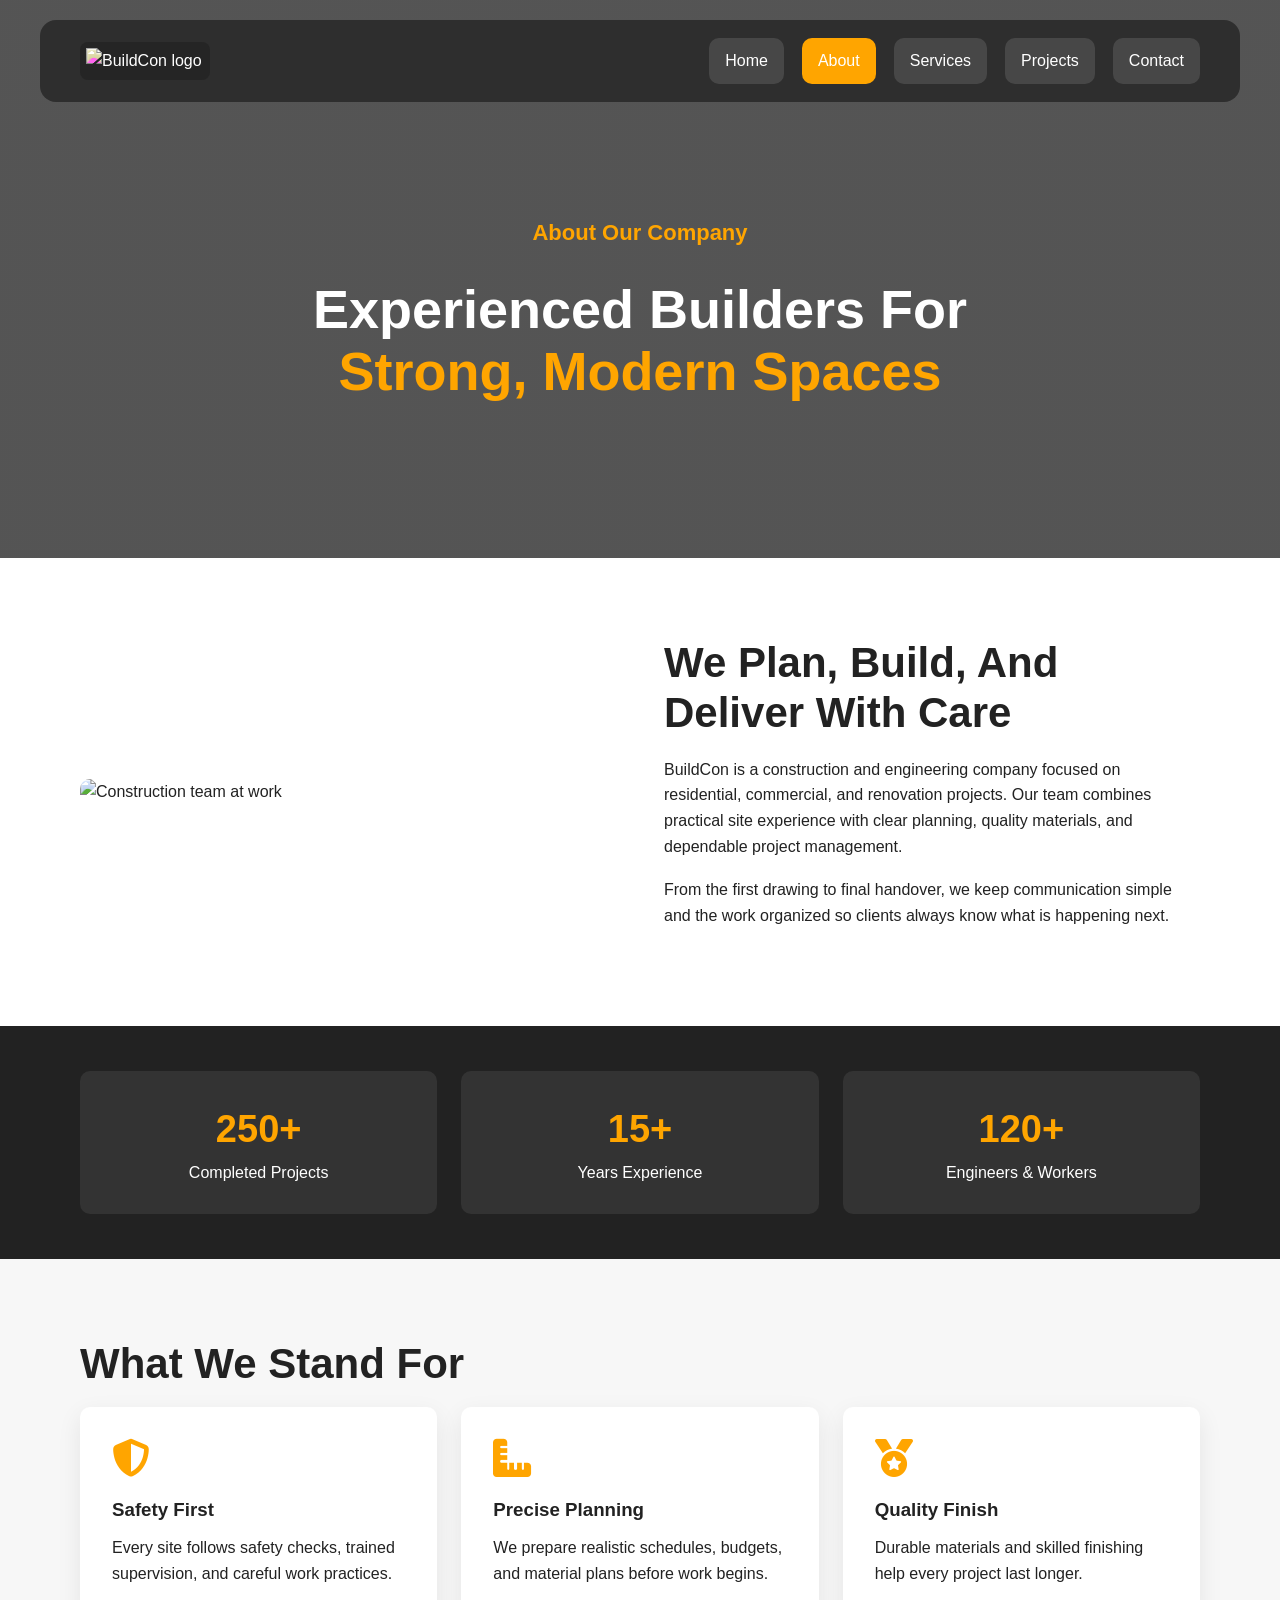
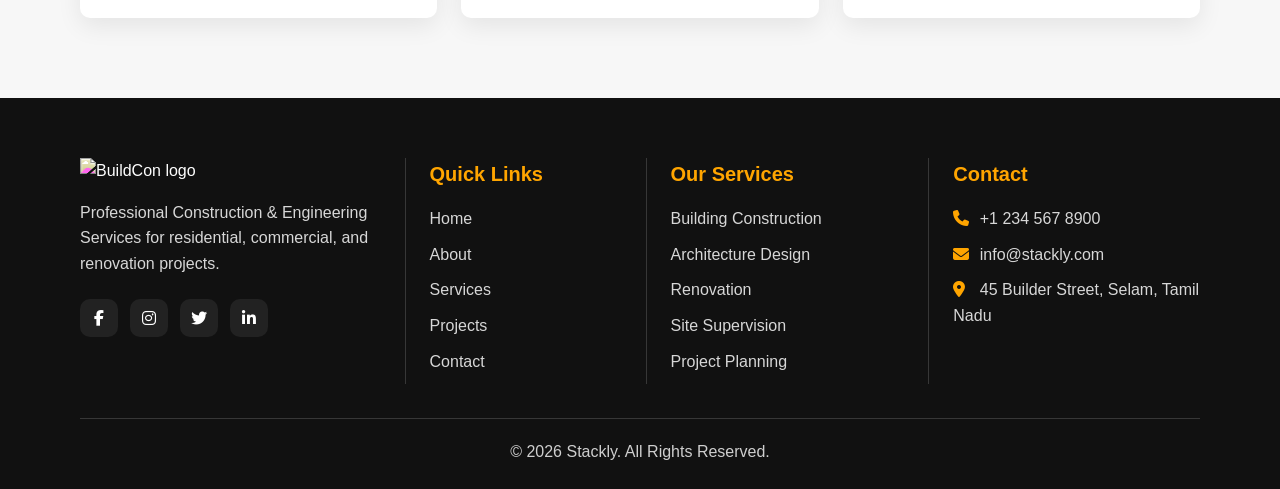
==== page/About.html @ 898d9f4b "Updated homepage content" ====
<!DOCTYPE html>
<html lang="en">
<head>
  <meta charset="UTF-8" />
  <meta name="viewport" content="width=device-width, initial-scale=1.0" />
  <title>About BuildCon</title>
  <link rel="stylesheet" href="About.css" />
  <link rel="stylesheet" href="https://cdnjs.cloudflare.com/ajax/libs/font-awesome/6.5.1/css/all.min.css" />
</head>
<body>
  <header class="page-hero">
    <nav class="navbar">
      <a class="logo" href="../construction-home-page/index.html">
        <img src="../construction-home-page/asset/logo.webp" alt="BuildCon logo" />
      </a>
      <ul class="nav-links" id="navLinks">
        <li><a href="Home.html">Home</a></li>
        <li><a class="active" href="About.html">About</a></li>
        <li><a href="services.html">Services</a></li>
        <li><a href="Project.html">Projects</a></li>
        <li><a href="Contact.html">Contact</a></li>
      </ul>
      <button class="menu-btn" id="menuBtn" aria-label="Open navigation">
        <i class="fa-solid fa-bars"></i>
      </button>
    </nav>

   <section class="hero-content">
  <p class="hero-tag">About Our Company</p>

  <h1 class="hero-title">
    Experienced Builders For
    <span>Strong, Modern Spaces</span>
  </h1>
</section>
  </header>

  <main>
    <section class="about-section">
      <img src="../construction-home-page/asset/work.webp" alt="Construction team at work" />
      <div class="about-text">
        <h2>We Plan, Build, And Deliver With Care</h2>
        <p>
          BuildCon is a construction and engineering company focused on
          residential, commercial, and renovation projects. Our team combines
          practical site experience with clear planning, quality materials, and
          dependable project management.
        </p>
        <p>
          From the first drawing to final handover, we keep communication simple
          and the work organized so clients always know what is happening next.
        </p>
      </div>
    </section>

    <section class="stats">
      <div>
        <strong>250+</strong>
        <span>Completed Projects</span>
      </div>
      <div>
        <strong>15+</strong>
        <span>Years Experience</span>
      </div>
      <div>
        <strong>120+</strong>
        <span>Engineers & Workers</span>
      </div>
    </section>

    <section class="values">
      <h2>What We Stand For</h2>
      <div class="value-grid">
        <article>
          <i class="fa-solid fa-shield-halved"></i>
          <h3>Safety First</h3>
          <p>Every site follows safety checks, trained supervision, and careful work practices.</p>
        </article>
        <article>
          <i class="fa-solid fa-ruler-combined"></i>
          <h3>Precise Planning</h3>
          <p>We prepare realistic schedules, budgets, and material plans before work begins.</p>
        </article>
        <article>
          <i class="fa-solid fa-medal"></i>
          <h3>Quality Finish</h3>
          <p>Durable materials and skilled finishing help every project last longer.</p>
        </article>
      </div>
    </section>
  </main>

  <!-- Footer -->
  <footer class="footer" id="contact">
    <div class="footer-container">
      <div class="footer-about">
        <img class="footer-logo" src="../construction-home-page/asset/logo.webp" alt="BuildCon logo" />
        <p>
          Professional Construction & Engineering Services for residential,
          commercial, and renovation projects.
        </p>

        <div class="social-icons">
          <a href="NotFoud.html" aria-label="Facebook"><i class="fa-brands fa-facebook-f"></i></a>
          <a href="NotFoud.html" aria-label="Instagram"><i class="fa-brands fa-instagram"></i></a>
          <a href="NotFoud.html" aria-label="Twitter"><i class="fa-brands fa-twitter"></i></a>
          <a href="NotFoud.html" aria-label="LinkedIn"><i class="fa-brands fa-linkedin-in"></i></a>
        </div>
      </div>

      <div class="footer-column">
        <h3>Quick Links</h3>
        <ul>
          <li><a href="Home.html">Home</a></li>
          <li><a href="About.html">About</a></li>
          <li><a href="services.html">Services</a></li>
          <li><a href="Project.html">Projects</a></li>
          <li><a href="Contact.html">Contact</a></li>
        </ul>
      </div>

      <div class="footer-column">
        <h3>Our Services</h3>
        <ul>
          <li><a href="services.html">Building Construction</a></li>
          <li><a href="services.html">Architecture Design</a></li>
          <li><a href="services.html">Renovation</a></li>
          <li><a href="services.html">Site Supervision</a></li>
          <li><a href="services.html">Project Planning</a></li>
        </ul>
      </div>

      <div class="footer-column">
        <h3>Contact</h3>
        <ul>
          <li><i class="fa-solid fa-phone"></i> +1 234 567 8900</li>
          <li><i class="fa-solid fa-envelope"></i> info@stackly.com</li>
          <li><i class="fa-solid fa-location-dot"></i> 45 Builder Street, Selam, Tamil Nadu</li>
        </ul>
      </div>
    </div>

    <p class="copy">
      &copy; 2026 Stackly. All Rights Reserved.
    </p>

  </footer>

  <script>
    document.getElementById("menuBtn").addEventListener("click", () => {
      document.getElementById("navLinks").classList.toggle("active");
    });
  </script>
</body>
</html>
---- page/About.css ----
* {
  margin: 0;
  padding: 0;
  box-sizing: border-box;
  font-family: Arial, sans-serif;
}

body {
  color: #222;
  line-height: 1.6;
  background: #f7f7f7;
}

a {
  color: inherit;
  text-decoration: none;
}

.page-hero {
  min-height: 62vh;
  padding-top: 20px;
  color: white;
  background:
    linear-gradient(rgba(0,0,0,0.66), rgba(0,0,0,0.66)),
    url("../construction-home-page/asset/construction.webp") center/cover no-repeat;
}

.navbar {
  width: calc(100% - 80px);
  margin: 0 auto;
  padding: 18px 40px;
  display: flex;
  align-items: center;
  justify-content: space-between;
  background: rgba(35,35,35,0.76);
  border-radius: 16px;
}

.logo {
  width: 130px;
  display: block;
  padding: 6px;
  background: rgba(35,35,35,0.76);
  border-radius: 8px;
  filter: hue-rotate(200deg) saturate(1.4);
}

.logo img {
  width: 100%;
  height: auto;
  display: block;
}

.logo span,
.hero-content p,
.stats strong,
.values i {
  color: orange;
}

.nav-links {
  display: flex;
  gap: 18px;
  list-style: none;
}

.nav-links a {
  display: block;
  padding: 10px 16px;
  border-radius: 10px;
  background: rgba(255,255,255,0.12);
  transition: 0.3s;
}

.nav-links a:hover,
.nav-links a.active {
  background: orange;
}

.menu-btn {
  display: none;
  padding: 8px 12px;
  color: white;
  font-size: 24px;
  background: rgba(255,255,255,0.14);
  border: 0;
  border-radius: 10px;
  cursor: pointer;
}

.hero-content {
  max-width: 850px;
  margin: 0 auto;
  min-height: 46vh;
  padding: 40px 20px;
  display: flex;
  flex-direction: column;
  align-items: center;
  justify-content: center;
  text-align: center;
}

.hero-content p {
  margin-bottom: 12px;
  font-size: 22px;
  font-weight: 700;
}

.hero-content h1 {
  font-size: 54px;
  line-height: 1.15;
}

.about-section,
.values {
  padding: 80px;
}

.about-section {
  display: grid;
  grid-template-columns: 1fr 1fr;
  gap: 48px;
  align-items: center;
  background: white;
}

.about-section img {
  width: 100%;
  display: block;
  border-radius: 10px;
}

.about-text h2,
.values h2 {
  margin-bottom: 18px;
  font-size: 42px;
  line-height: 1.2;
}

.about-text p {
  margin-bottom: 18px;
}

.stats {
  padding: 45px 80px;
  display: grid;
  grid-template-columns: repeat(3, 1fr);
  gap: 24px;
  color: white;
  background: #222;
}

.stats div {
  padding: 28px;
  text-align: center;
  background: #333;
  border-radius: 10px;
}

.stats strong {
  display: block;
  font-size: 38px;
}

.value-grid {
  display: grid;
  grid-template-columns: repeat(3, 1fr);
  gap: 24px;
}

.value-grid article {
  padding: 32px;
  background: white;
  border-radius: 10px;
  box-shadow: 0 8px 24px rgba(0,0,0,0.08);
}

.value-grid i {
  margin-bottom: 18px;
  font-size: 38px;
}

.value-grid h3 {
  margin-bottom: 10px;
}

.footer {
  padding: 35px 20px;
  color: white;
  text-align: center;
  background: #111;
}

.footer-logo {
  width: 140px;
  height: auto;
  display: block;
  margin: 0 auto 12px;
  filter: hue-rotate(200deg) saturate(1.4);
}

.footer {
  padding: 60px 80px 24px;
  text-align: left;
}

.footer-container {
  max-width: 1180px;
  margin: 0 auto;
  display: grid;
  grid-template-columns: 1.4fr 1fr 1.2fr 1.3fr;
  gap: 32px;
}

.footer-logo {
  margin: 0 0 16px;
}

.footer-about p {
  max-width: 320px;
  color: #d7d7d7;
}

.footer-column {
  padding-left: 24px;
  border-left: 1px solid rgba(255,255,255,0.16);
}

.footer-column h3 {
  margin-bottom: 16px;
  color: orange;
  font-size: 20px;
}

.footer-column ul {
  list-style: none;
}

.footer-column li {
  margin-bottom: 10px;
  color: #d7d7d7;
}

.footer-column a {
  color: #d7d7d7;
  text-decoration: none;
  transition: 0.3s;
}

.footer-column a:hover {
  color: orange;
}

.footer-column i {
  width: 22px;
  color: orange;
}

.social-icons {
  margin-top: 22px;
  display: flex;
  gap: 12px;
}

.social-icons a {
  width: 38px;
  height: 38px;
  display: flex;
  align-items: center;
  justify-content: center;
  color: white;
  background: #222;
  border-radius: 10px;
  transition: 0.3s;
}

.social-icons a:hover {
  background: orange;
}

.social-icons a:hover i {
  color: white;
}

.copy {
  max-width: 1180px;
  margin: 34px auto 0;
  padding-top: 20px;
  text-align: center;
  color: #cfcfcf;
  border-top: 1px solid rgba(255,255,255,0.16);
}

@media (max-width: 900px) {
  .navbar {
    width: calc(100% - 30px);
    padding: 18px 20px;
    position: relative;
  }

  .logo {
    width: 115px;
  }

  .menu-btn {
    display: block;
  }

  .nav-links {
    position: absolute;
    top: 78px;
    left: 0;
    width: 100%;
    padding: 18px;
    display: none;
    flex-direction: column;
    text-align: center;
    background: #111;
    border-radius: 14px;
  }

  .nav-links.active {
    display: flex;
  }

  .hero-content h1 {
    font-size: 38px;
  }

  .about-section,
  .stats,
  .values,
  .value-grid {
    grid-template-columns: 1fr;
  }

  .about-section,
  .values {
    padding: 55px 20px;
  }

  .stats {
    padding: 45px 20px;
  }
}

@media (max-width: 480px) {
  .logo {
    width: 82px;
  }

  .hero-content h1,
  .about-text h2,
  .values h2 {
    font-size: 30px;
  }
}

@media (max-width: 900px) {
  .footer {
    padding: 50px 24px 24px;
  }

  .footer-container {
    grid-template-columns: repeat(2, 1fr);
  }
}

@media (max-width: 560px) {
  .footer {
    padding: 42px 18px 22px;
  }

  .footer-container {
    grid-template-columns: 1fr;
    gap: 24px;
  }

  .footer-about,
  .footer-column {
    padding-left: 0;
    padding-top: 20px;
    border-left: 0;
    border-top: 1px solid rgba(255,255,255,0.16);
  }

  .footer-about {
    padding-top: 0;
    border-top: 0;
  }

  .footer-logo {
    width: 115px;
  }
}
/* Hero Tag */
.hero-tag{
    color: orange;
    font-size: 20px;
    font-weight: 600;
    opacity: 0;
    transform: translateY(-30px);
    animation: slideDown 1s ease forwards;
}

/* Hero Title */
.hero-title{
    font-size: 60px;
    line-height: 1.2;
    margin-top: 15px;

    opacity: 0;
    transform: translateY(50px);
    animation: slideUp 1.2s ease forwards;
    animation-delay: .5s;
}

.hero-title span{
    color: orange;
    display: inline-block;
    animation: glow 2s infinite alternate;
}

/* Animations */

@keyframes slideDown{
    from{
        opacity:0;
        transform:translateY(-30px);
    }
    to{
        opacity:1;
        transform:translateY(0);
    }
}

@keyframes slideUp{
    from{
        opacity:0;
        transform:translateY(50px);
    }
    to{
        opacity:1;
        transform:translateY(0);
    }
}

@keyframes glow{
    from{
        text-shadow:0 0 5px orange;
    }
    to{
        text-shadow:
        0 0 10px orange,
        0 0 20px orange,
        0 0 30px orange;
    }
}
@media (max-width: 480px){

    .hero-title{
        font-size: 30px;
        line-height: 1.4;
    }

    .hero-tag{
        font-size: 16px;
    }
}
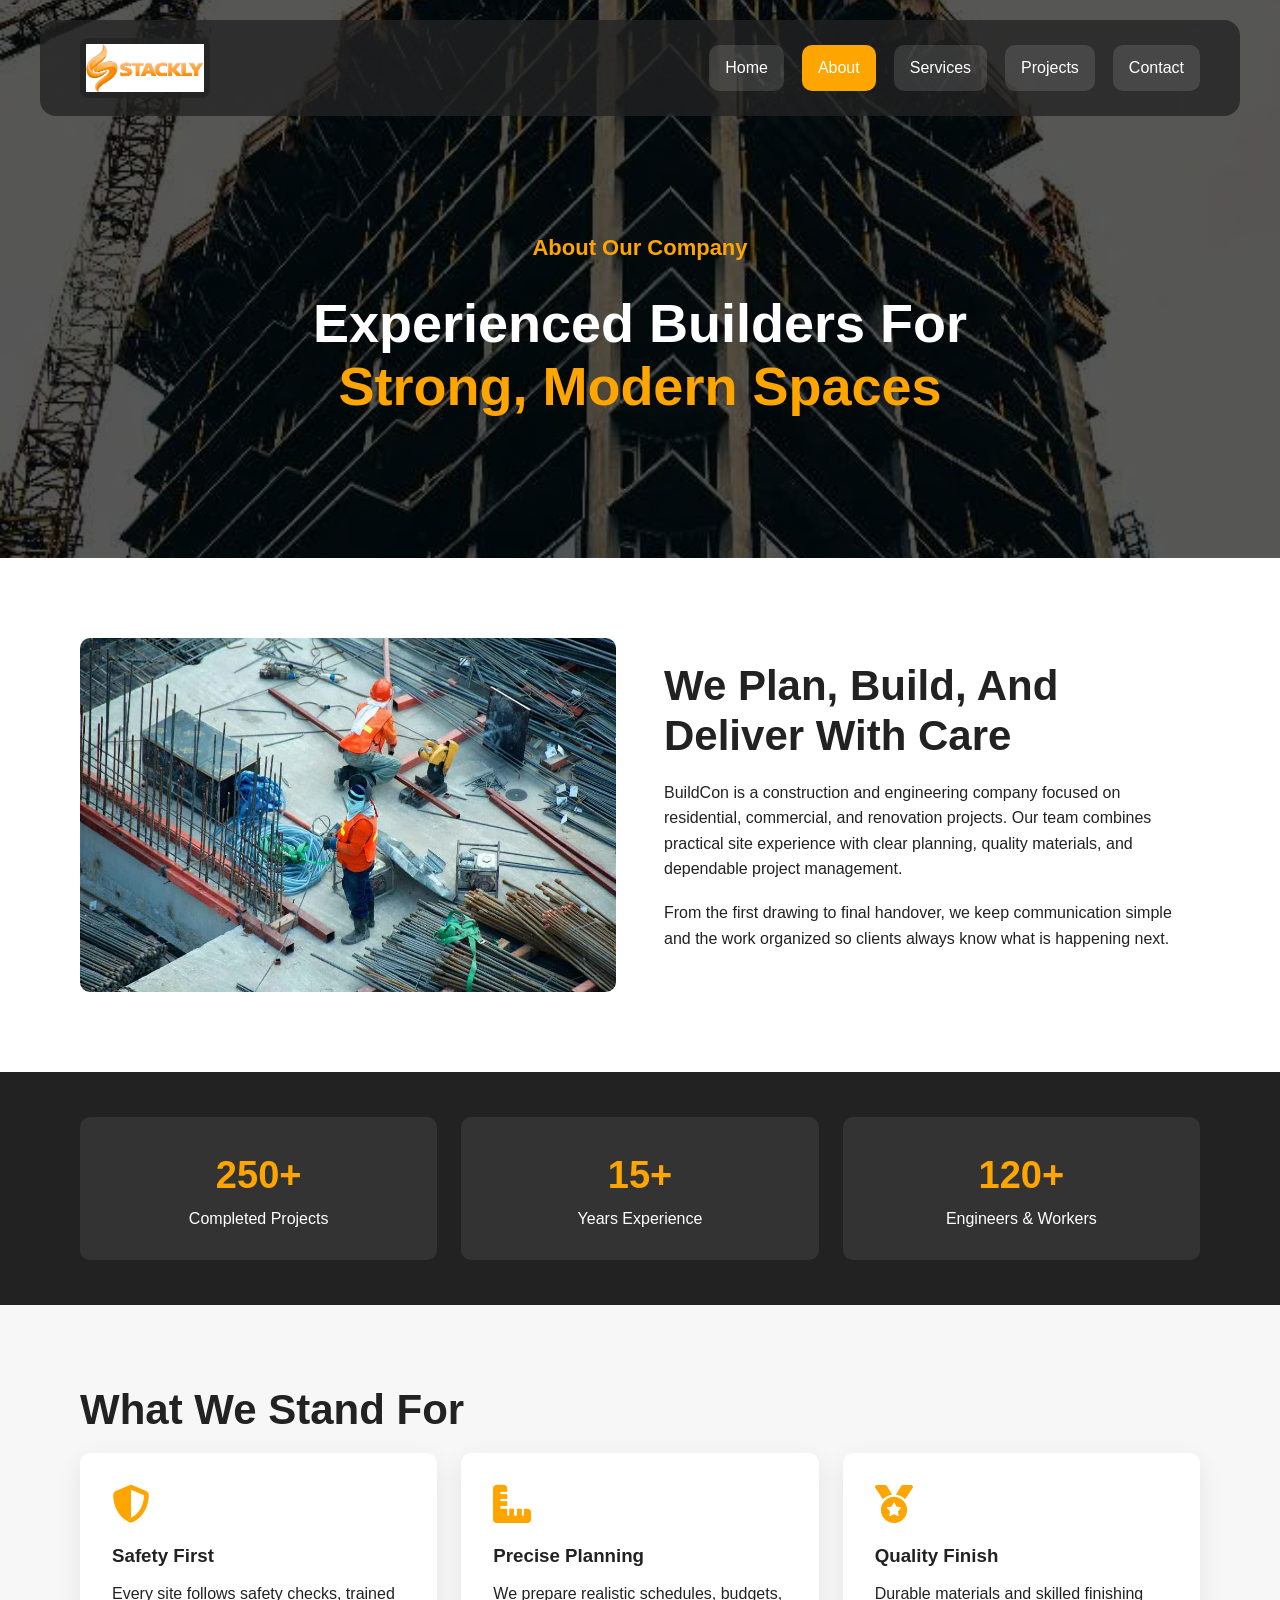
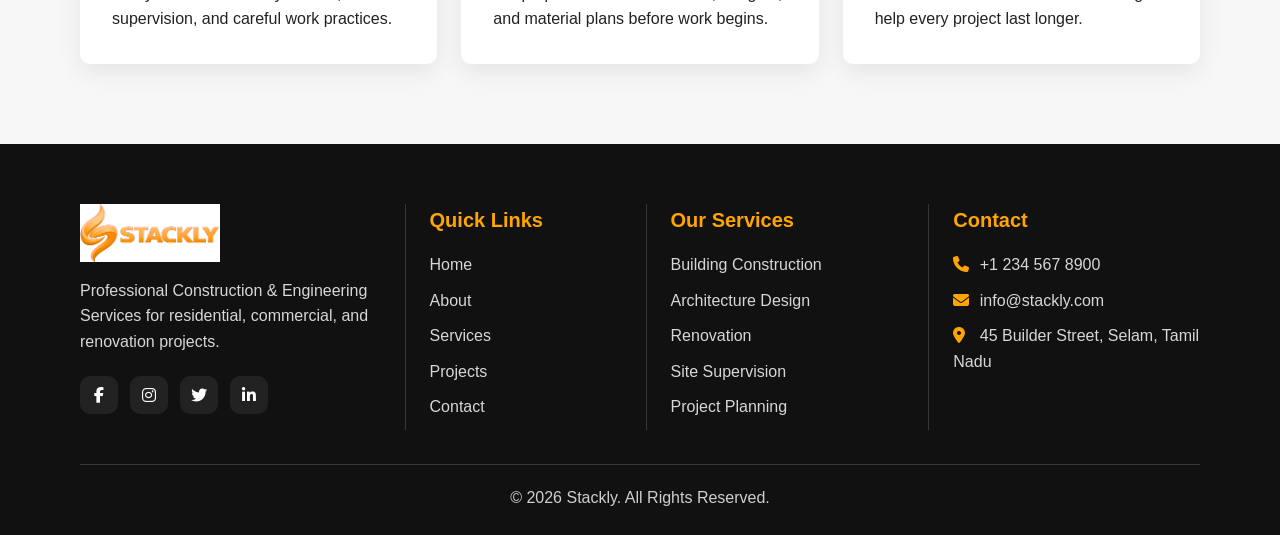
==== commit 75d2128e: "Updated mobile navbar and responsive design" ====
--- a/page/About.html
+++ b/page/About.html
@@ -10,8 +10,8 @@
 <body>
   <header class="page-hero">
     <nav class="navbar">
-      <a class="logo" href="../construction-home-page/index.html">
-        <img src="../construction-home-page/asset/logo.webp" alt="BuildCon logo" />
+      <a class="logo" href="../index.html">
+        <img src="../asset/logo.webp" alt="BuildCon logo" />
       </a>
       <ul class="nav-links" id="navLinks">
         <li><a href="Home.html">Home</a></li>
@@ -37,7 +37,7 @@
 
   <main>
     <section class="about-section">
-      <img src="../construction-home-page/asset/work.webp" alt="Construction team at work" />
+      <img src="../asset/work.webp" alt="Construction team at work" />
       <div class="about-text">
         <h2>We Plan, Build, And Deliver With Care</h2>
         <p>
@@ -94,7 +94,7 @@
   <footer class="footer" id="contact">
     <div class="footer-container">
       <div class="footer-about">
-        <img class="footer-logo" src="../construction-home-page/asset/logo.webp" alt="BuildCon logo" />
+        <img class="footer-logo" src="../asset/logo.webp" alt="BuildCon logo" />
         <p>
           Professional Construction & Engineering Services for residential,
           commercial, and renovation projects.
--- a/page/About.css
+++ b/page/About.css
@@ -22,7 +22,7 @@
   color: white;
   background:
     linear-gradient(rgba(0,0,0,0.66), rgba(0,0,0,0.66)),
-    url("../construction-home-page/asset/construction.webp") center/cover no-repeat;
+    url("../asset/construction.webp") center/cover no-repeat;
 }
 
 .navbar {
@@ -466,4 +466,43 @@
     .hero-tag{
         font-size: 16px;
     }
+}
+@media (max-width: 900px) {
+  .navbar {
+    position: relative;
+    z-index: 1000;
+  }
+
+  .nav-links {
+    position: absolute;
+    top: 78px;
+    left: 0;
+    width: 100%;
+    z-index: 9999;
+    background: #111;
+  }
+
+  .hero-content {
+    position: relative;
+    z-index: 1;
+  }
+}
+.page-hero {
+  position: relative;
+  overflow: hidden;
+}
+
+.hero-content {
+  position: relative;
+  z-index: 1;
+}
+
+.nav-links.active {
+  display: flex;
+  z-index: 9999;
+}
+@media (max-width: 900px) {
+  .nav-links.active ~ .hero-content {
+    visibility: hidden;
+  }
 }
